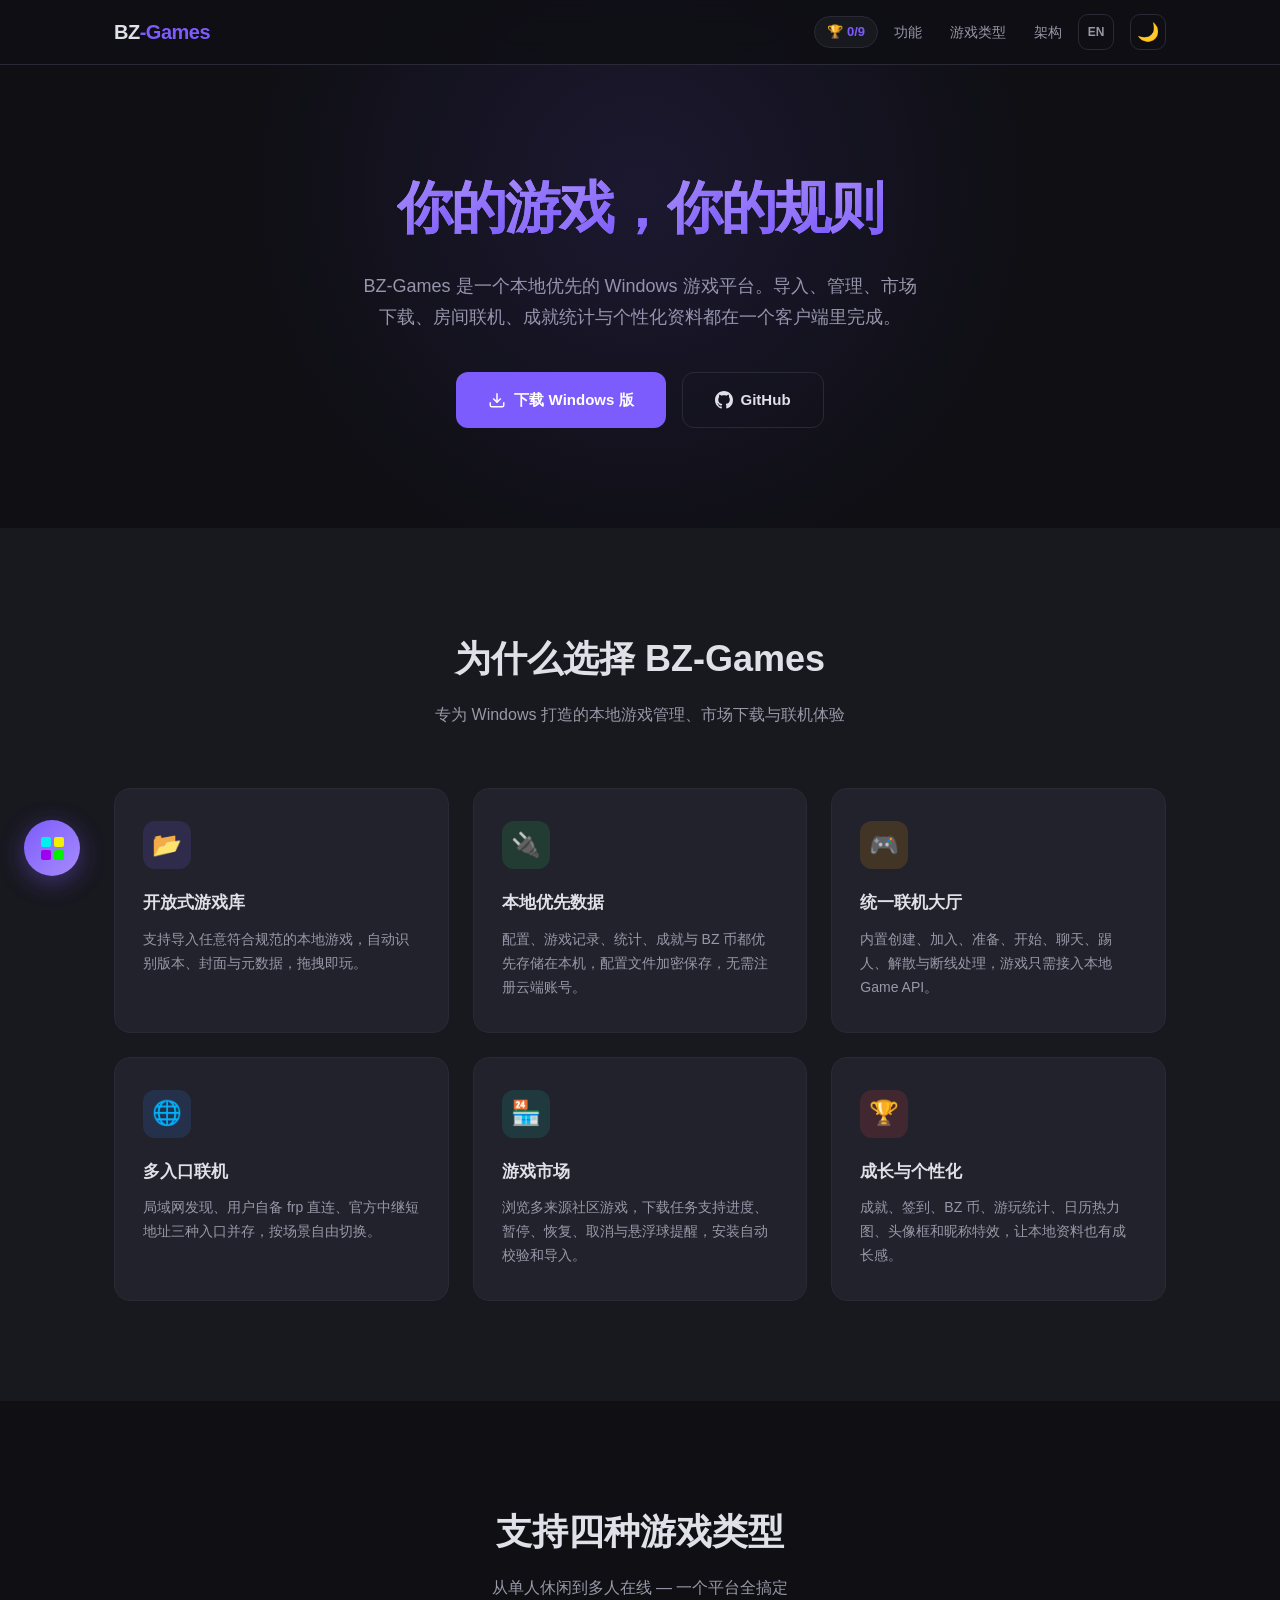
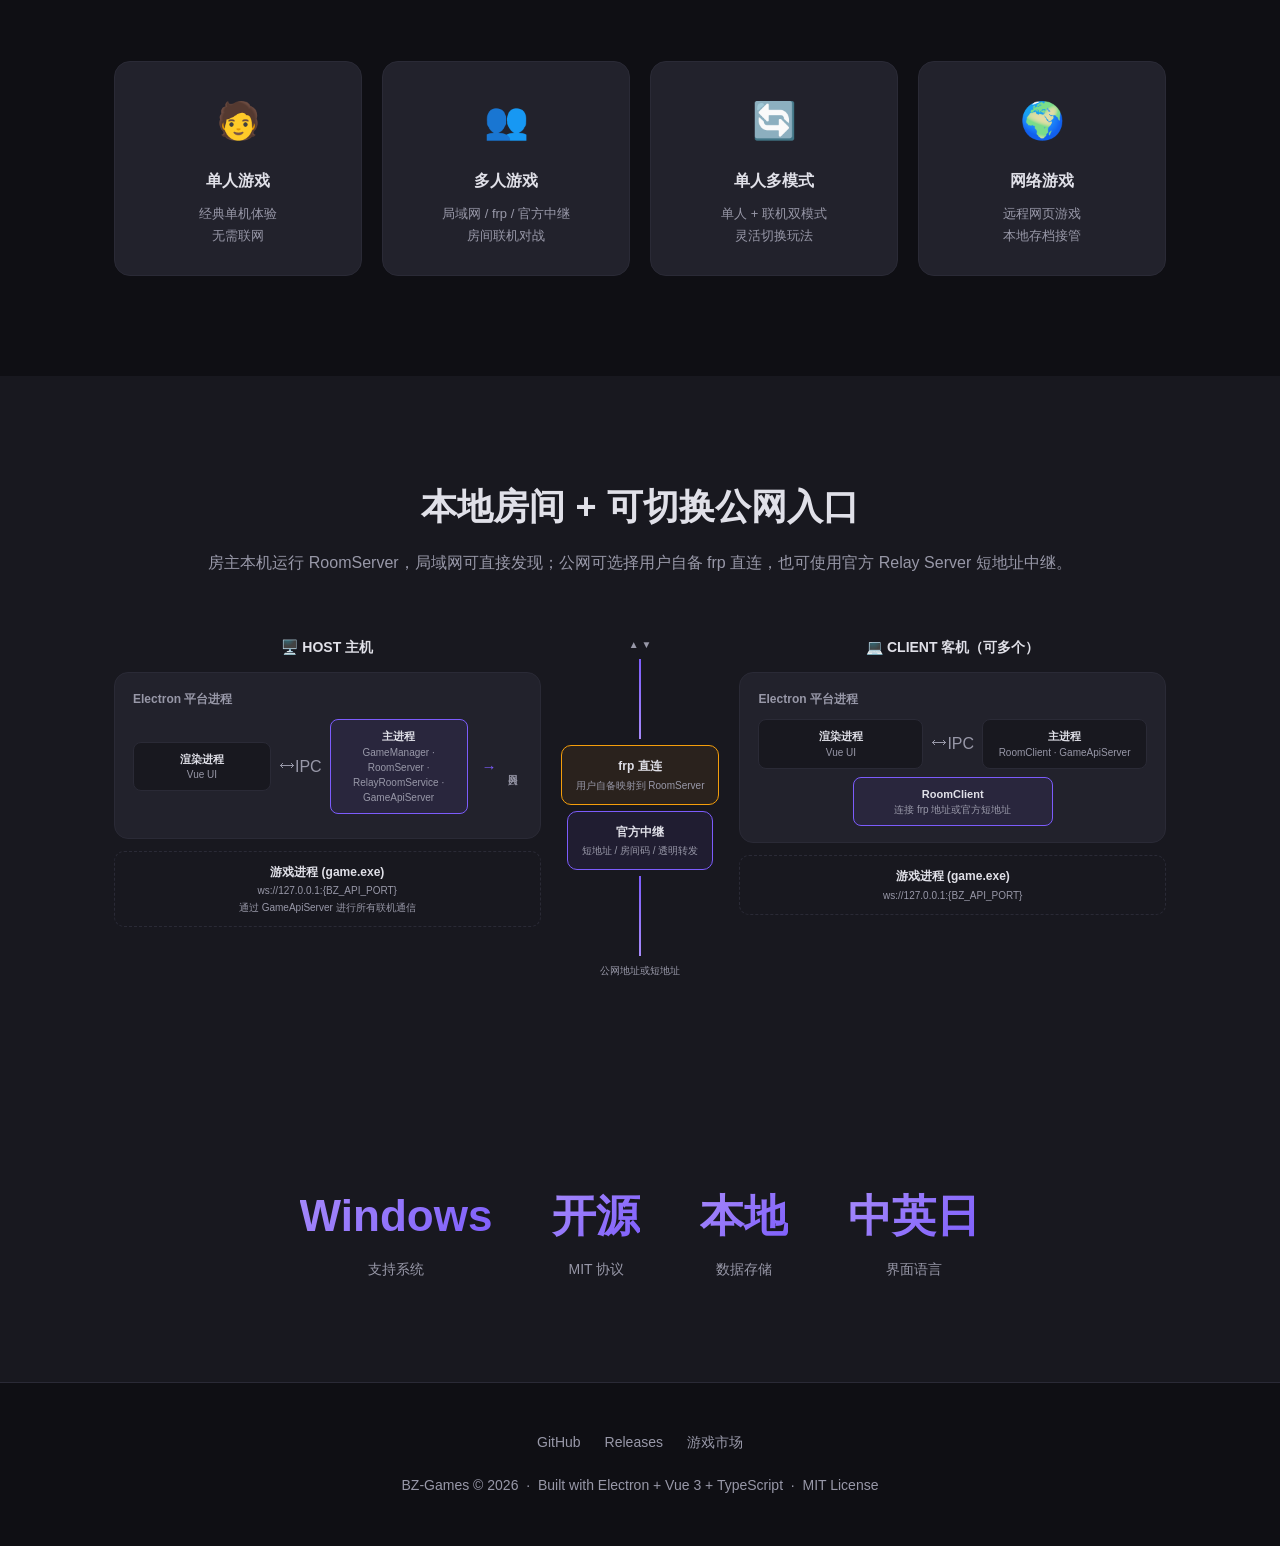
==== index.html @ 0bab7bee "更新官网内容与修复 404 打砖块体验 - 更新首页定位：从"无服务器"调整为"本地优先 + 多入口联机" - 更新功能卡片：补充本地加密配置、官方中继、frp 直连、下载管理、昵称特效等 - 更新架" ====
<!DOCTYPE html>
<html lang="zh-CN">
<head>
  <meta charset="UTF-8">
  <meta name="viewport" content="width=device-width, initial-scale=1.0">
  <title>BZ-Games — 本地优先的 Windows 游戏平台</title>
  <link rel="icon" type="image/png" href="favicon.png">

  <link rel="stylesheet" href="css/variables.css">
  <link rel="stylesheet" href="css/base.css">
  <link rel="stylesheet" href="css/nav.css">
  <link rel="stylesheet" href="css/hero.css">
  <link rel="stylesheet" href="css/sections.css">
  <link rel="stylesheet" href="css/features.css">
  <link rel="stylesheet" href="css/arch.css">
  <link rel="stylesheet" href="css/types.css">
  <link rel="stylesheet" href="css/stats.css">
  <link rel="stylesheet" href="css/footer.css">
  <link rel="stylesheet" href="css/snake.css">
  <link rel="stylesheet" href="css/counter.css">
  <link rel="stylesheet" href="css/toast.css">
  <link rel="stylesheet" href="css/tetris.css">
  <link rel="stylesheet" href="css/easter-egg.css">
  <link rel="stylesheet" href="css/extras.css">
  <link rel="stylesheet" href="css/responsive.css">
</head>
<body>

<div id="snake-stage"></div>

<nav>
  <div class="container">
    <div class="nav-logo">BZ<span>-Games</span></div>
    <div class="nav-right">
      <ul class="nav-links">
        <li><a href="#features" data-i18n="nav.features">功能</a></li>
        <li><a href="#games" data-i18n="nav.games">游戏类型</a></li>
        <li><a href="#arch" data-i18n="nav.arch">架构</a></li>
      </ul>
      <button class="theme-btn" id="langToggle" data-i18n-title="nav.lang_toggle" title="Switch to English" aria-label="Switch to English" data-i18n="nav.lang_btn">EN</button>
      <button class="theme-btn" id="themeToggle" data-i18n-title="nav.theme_toggle" title="切换主题" aria-label="切换主题">🌙</button>
    </div>
  </div>
</nav>

<header class="hero">
  <div class="container">
    <h1><span data-i18n="hero.title1">你的游戏，</span><span data-i18n="hero.title2">你的规则</span></h1>
    <p data-i18n="hero.desc">BZ-Games 是一个本地优先的 Windows 游戏平台。导入、管理、市场下载、房间联机、成就统计与个性化资料都在一个客户端里完成。</p>
    <div class="hero-buttons">
      <a class="btn btn-primary" href="https://github.com/baozha2023/bz-games/releases/download/v2.3.2/BZ-Games-Setup-2.3.2.exe" target="_blank">
        <svg width="18" height="18" viewBox="0 0 24 24" fill="none" stroke="currentColor" stroke-width="2"><path d="M21 15v4a2 2 0 01-2 2H5a2 2 0 01-2-2v-4"/><polyline points="7 10 12 15 17 10"/><line x1="12" y1="15" x2="12" y2="3"/></svg>
        <span data-i18n="hero.download">下载 Windows 版</span>
      </a>
      <a class="btn btn-outline" href="https://github.com/baozha2023/bz-games" target="_blank">
        <svg width="18" height="18" viewBox="0 0 24 24" fill="currentColor"><path d="M12 0C5.37 0 0 5.37 0 12c0 5.31 3.435 9.795 8.205 11.385.6.105.825-.255.825-.57 0-.285-.015-1.23-.015-2.235-3.015.555-3.795-.735-4.035-1.41-.135-.345-.72-1.41-1.23-1.695-.42-.225-1.02-.78-.015-.795.945-.015 1.62.87 1.845 1.23 1.08 1.815 2.805 1.305 3.495.99.105-.78.42-1.305.765-1.605-2.67-.3-5.46-1.335-5.46-5.925 0-1.305.465-2.385 1.23-3.225-.12-.3-.54-1.53.12-3.18 0 0 1.005-.315 3.3 1.23.96-.27 1.98-.405 3-.405s2.04.135 3 .405c2.295-1.56 3.3-1.23 3.3-1.23.66 1.65.24 2.88.12 3.18.765.84 1.23 1.905 1.23 3.225 0 4.605-2.805 5.625-5.475 5.925.435.375.81 1.095.81 2.22 0 1.605-.015 2.895-.015 3.3 0 .315.225.69.825.57A12.02 12.02 0 0024 12c0-6.63-5.37-12-12-12z"/></svg>
        GitHub
      </a>
    </div>
  </div>
</header>

<section id="features" class="features">
  <div class="container">
    <div class="section-header">
      <h2 data-i18n="features.title">为什么选择 BZ-Games</h2>
      <p data-i18n="features.subtitle">专为 Windows 打造的本地游戏管理、市场下载与联机体验</p>
    </div>
    <div class="features-grid">

      <div class="feature-card">
        <div class="feature-icon fi-purple">📂</div>
        <h3 data-i18n="features.card1.title">开放式游戏库</h3>
        <p data-i18n="features.card1.desc">支持导入任意符合规范的本地游戏，自动识别版本、封面与元数据，拖拽即玩。</p>
      </div>

      <div class="feature-card">
        <div class="feature-icon fi-green">🔌</div>
        <h3 data-i18n="features.card2.title">本地优先数据</h3>
        <p data-i18n="features.card2.desc">配置、游戏记录、统计、成就与 BZ 币都优先存储在本机，配置文件加密保存，无需注册云端账号。</p>
      </div>

      <div class="feature-card">
        <div class="feature-icon fi-yellow">🎮</div>
        <h3 data-i18n="features.card3.title">统一联机大厅</h3>
        <p data-i18n="features.card3.desc">内置创建、加入、准备、开始、聊天、踢人、解散与断线处理，游戏只需接入本地 Game API。</p>
      </div>

      <div class="feature-card">
        <div class="feature-icon fi-blue">🌐</div>
        <h3 data-i18n="features.card4.title">多入口联机</h3>
        <p data-i18n="features.card4.desc">局域网发现、用户自备 frp 直连、官方中继短地址三种入口并存，按场景自由切换。</p>
      </div>

      <div class="feature-card">
        <div class="feature-icon fi-teal">🏪</div>
        <h3 data-i18n="features.card5.title">游戏市场</h3>
        <p data-i18n="features.card5.desc">浏览多来源社区游戏，下载任务支持进度、暂停、恢复、取消与悬浮球提醒，安装自动校验和导入。</p>
      </div>

      <div class="feature-card">
        <div class="feature-icon fi-red">🏆</div>
        <h3 data-i18n="features.card6.title">成长与个性化</h3>
        <p data-i18n="features.card6.desc">成就、签到、BZ 币、游玩统计、日历热力图、头像框和昵称特效，让本地资料也有成长感。</p>
      </div>

    </div>
  </div>
</section>

<section id="games">
  <div class="container">
    <div class="section-header">
      <h2 data-i18n="games.title">支持四种游戏类型</h2>
      <p data-i18n="games.subtitle">从单人休闲到多人在线 — 一个平台全搞定</p>
    </div>
    <div class="types-grid">

      <div class="type-card">
        <div class="icon">🧑</div>
        <h3 data-i18n="games.solo.title">单人游戏</h3>
        <p data-i18n-html="games.solo.desc">经典单机体验<br>无需联网</p>
      </div>
      <div class="type-card">
        <div class="icon">👥</div>
        <h3 data-i18n="games.multi.title">多人游戏</h3>
        <p data-i18n-html="games.multi.desc">局域网 / frp / 官方中继<br>房间联机对战</p>
      </div>
      <div class="type-card">
        <div class="icon">🔄</div>
        <h3 data-i18n="games.duo.title">单人多模式</h3>
        <p data-i18n-html="games.duo.desc">单人 + 联机双模式<br>灵活切换玩法</p>
      </div>
      <div class="type-card">
        <div class="icon">🌍</div>
        <h3 data-i18n="games.web.title">网络游戏</h3>
        <p data-i18n-html="games.web.desc">远程网页游戏<br>本地存档接管</p>
      </div>

    </div>
  </div>
</section>

<section id="arch" style="background: var(--bg2);">
  <div class="container">
    <div class="section-header">
      <h2 data-i18n="arch.title">本地房间 + 可切换公网入口</h2>
      <p data-i18n="arch.subtitle">房主本机运行 RoomServer，局域网可直接发现；公网可选择用户自备 frp 直连，也可使用官方 Relay Server 短地址中继。</p>
    </div>
    <div class="arch-wrapper">

      <div class="arch-column">
        <div class="arch-col-title" data-i18n="arch.host_title">🖥️ HOST 主机</div>
        <div class="arch-block">
          <div class="arch-block-title" data-i18n="arch.electron_platform">Electron 平台进程</div>
          <div class="arch-process-row">
            <div class="arch-module"><span data-i18n="arch.renderer">渲染进程</span><div class="sub">Vue UI</div></div>
            <div class="arch-arrow-h">⟷ IPC</div>
            <div class="arch-module highlight">
              <span data-i18n="arch.main_process">主进程</span>
              <div class="sub">GameManager · RoomServer · RelayRoomService · GameApiServer</div>
            </div>
            <div class="arch-arrow-out">→</div>
            <div style="font-size: 10px; color: var(--text2); writing-mode: vertical-rl;" data-i18n="arch.public_entry">公网入口</div>
          </div>
        </div>
        <div class="arch-game-box" style="margin-top: 0;">
          <span data-i18n="arch.game_process">游戏进程 (game.exe)</span>
          <div class="sub">ws://127.0.0.1:{BZ_API_PORT}</div>
          <div class="sub" data-i18n="arch.api_comm">通过 GameApiServer 进行所有联机通信</div>
        </div>
      </div>

      <div class="arch-connector">
        <div class="arch-conn-label">▲ ▼</div>
        <div class="arch-conn-line"></div>
        <div class="arch-conn-box">
          <span data-i18n="arch.frp_title">frp 直连</span>
          <div class="sub" data-i18n="arch.frp_desc">用户自备映射到 RoomServer</div>
        </div>
        <div class="arch-conn-box relay">
          <span data-i18n="arch.relay_title">官方中继</span>
          <div class="sub" data-i18n="arch.relay_desc">短地址 / 房间码 / 透明转发</div>
        </div>
        <div class="arch-conn-line"></div>
        <div class="arch-conn-label" data-i18n="arch.public_addr">公网地址或短地址</div>
      </div>

      <div class="arch-column">
        <div class="arch-col-title" data-i18n="arch.client_title">💻 CLIENT 客机（可多个）</div>
        <div class="arch-block">
          <div class="arch-block-title" data-i18n="arch.electron_platform">Electron 平台进程</div>
          <div class="arch-process-row">
            <div class="arch-module"><span data-i18n="arch.renderer">渲染进程</span><div class="sub">Vue UI</div></div>
            <div class="arch-arrow-h">⟷ IPC</div>
            <div class="arch-module">
              <span data-i18n="arch.main_process">主进程</span>
              <div class="sub">RoomClient · GameApiServer</div>
            </div>
          </div>
          <div class="arch-process-row" style="justify-content: center; margin-bottom: 0;">
            <div class="arch-module highlight" style="max-width: 200px;">
              RoomClient
              <div class="sub" data-i18n="arch.connect_to_host">连接 frp 地址或官方短地址</div>
            </div>
          </div>
        </div>
        <div class="arch-game-box" style="margin-top: 0;">
          <span data-i18n="arch.game_process">游戏进程 (game.exe)</span>
          <div class="sub">ws://127.0.0.1:{BZ_API_PORT}</div>
        </div>
      </div>

    </div>
  </div>
</section>

<section class="stats">
  <div class="container">
    <div class="stats-grid">
      <div class="stat-item">
        <div class="stat-num">Windows</div>
        <div class="stat-label" data-i18n="stats.os">支持系统</div>
      </div>
      <div class="stat-item">
        <div class="stat-num" data-i18n="stats.oss_val">开源</div>
        <div class="stat-label" data-i18n="stats.license">MIT 协议</div>
      </div>
      <div class="stat-item">
        <div class="stat-num" data-i18n="stats.local_val">本地</div>
        <div class="stat-label" data-i18n="stats.storage">数据存储</div>
      </div>
      <div class="stat-item">
        <div class="stat-num" data-i18n="stats.multi_val">中英日</div>
        <div class="stat-label" data-i18n="stats.multilang">界面语言</div>
      </div>
    </div>
  </div>
</section>

<footer>
  <div class="container">
    <div class="footer-links">
      <a href="https://github.com/baozha2023/bz-games" target="_blank">GitHub</a>
      <a href="https://github.com/baozha2023/bz-games/releases" target="_blank">Releases</a>
      <a href="https://github.com/baozha2023/bz-games-market" target="_blank" data-i18n="footer.market">游戏市场</a>
    </div>
    <p>BZ-Games &copy; 2026 &nbsp;·&nbsp; Built with Electron + Vue 3 + TypeScript &nbsp;·&nbsp; MIT License</p>
  </div>
</footer>

<script src="js/i18n.js"></script>
<script src="js/snake/config.js"></script>
<script src="js/snake/state.js"></script>
<script src="js/event-bus.js"></script>
<script src="js/snake/Input.js"></script>
<script src="js/snake/Snake.js"></script>
<script src="js/snake/FoodManager.js"></script>
<script src="js/counter.js"></script>
<script src="js/sfx.js"></script>
<script src="js/achievements.js"></script>
<script src="js/easter-egg.js"></script>
<script src="js/logo-click.js"></script>
<script src="js/particles.js"></script>
<script src="js/dev-console.js"></script>
<script src="js/tetris.js"></script>
<script src="js/snake/main.js"></script>
<script src="js/theme.js"></script>
<script src="js/console-art.js"></script>

</body>
</html>
---- css/variables.css ----
:root {
  --bg: #0f0f14;
  --bg2: #18181f;
  --bg3: #22222c;
  --text: #e0e0e8;
  --text2: #9898a8;
  --accent: #7c5cfc;
  --accent2: #a78bfa;
  --green: #22c55e;
  --yellow: #f59e0b;
  --red: #ef4444;
  --blue: #3b82f6;
  --border: #2a2a36;
  --nav-bg: rgba(15, 15, 20, 0.85);
  --hero-glow: rgba(124, 92, 252, 0.12);
  --card-bg: #22222c;
  --card-hover: rgba(124, 92, 252, 0.08);
}

:root.light {
  --bg: #f5f5f8;
  --bg2: #eaeaef;
  --bg3: #ffffff;
  --text: #1a1a2e;
  --text2: #6b6b80;
  --accent: #7c5cfc;
  --accent2: #6a48e0;
  --border: #dddde5;
  --nav-bg: rgba(245, 245, 248, 0.88);
  --hero-glow: rgba(124, 92, 252, 0.06);
  --card-bg: #ffffff;
  --card-hover: rgba(124, 92, 252, 0.04);
}
---- css/base.css ----
* {
  margin: 0;
  padding: 0;
  box-sizing: border-box;
}

html {
  scroll-behavior: smooth;
}

body {
  font-family: -apple-system, BlinkMacSystemFont, "Segoe UI", "PingFang SC", "Microsoft YaHei", sans-serif;
  background: var(--bg);
  color: var(--text);
  line-height: 1.7;
  overflow-x: hidden;
}

a {
  color: var(--accent2);
  text-decoration: none;
}

a:hover {
  color: var(--accent);
}

.container {
  max-width: 1100px;
  margin: 0 auto;
  padding: 0 24px;
}

.btn {
  display: inline-flex;
  align-items: center;
  gap: 8px;
  padding: 14px 32px;
  border-radius: 12px;
  font-size: 15px;
  font-weight: 600;
  border: none;
  cursor: pointer;
  transition: all .25s;
}

.btn-primary {
  background: var(--accent);
  color: #fff;
}

.btn-primary:hover {
  background: #6a48e0;
  transform: translateY(-2px);
  box-shadow: 0 8px 30px rgba(124, 92, 252, 0.3);
}

.btn-outline {
  background: transparent;
  color: var(--text);
  border: 1px solid var(--border);
}

.btn-outline:hover {
  border-color: var(--accent);
  color: var(--accent2);
}
---- css/nav.css ----
nav {
  position: fixed;
  top: 0;
  left: 0;
  right: 0;
  z-index: 100;
  background: var(--nav-bg);
  backdrop-filter: blur(12px);
  border-bottom: 1px solid var(--border);
}

nav .container {
  display: flex;
  align-items: center;
  justify-content: space-between;
  height: 64px;
}

.nav-right {
  display: flex;
  align-items: center;
  gap: 16px;
}

.nav-logo {
  font-size: 20px;
  font-weight: 700;
  color: var(--text);
  letter-spacing: -0.5px;
  cursor: pointer;
  user-select: none;
}

.nav-logo span {
  color: var(--accent);
}

.nav-links {
  display: flex;
  gap: 28px;
  list-style: none;
}

.nav-links a {
  color: var(--text2);
  font-size: 14px;
  transition: color .2s;
}

.nav-links a:hover {
  color: var(--text);
}

.theme-btn {
  background: none;
  border: 1px solid var(--border);
  border-radius: 10px;
  width: 36px;
  height: 36px;
  display: flex;
  align-items: center;
  justify-content: center;
  cursor: pointer;
  color: var(--text2);
  font-size: 18px;
  transition: all .2s;
}

.theme-btn:hover {
  border-color: var(--accent);
  color: var(--text);
}

#langToggle {
  font-size: 12px;
  font-weight: 700;
}
---- css/hero.css ----
.hero {
  padding: 160px 0 100px;
  text-align: center;
  position: relative;
  overflow: hidden;
}

.hero::before {
  content: "";
  position: absolute;
  top: -40%;
  left: 50%;
  transform: translateX(-50%);
  width: 800px;
  height: 800px;
  background: radial-gradient(circle, var(--hero-glow) 0%, transparent 70%);
  pointer-events: none;
}

.hero h1 {
  font-size: 56px;
  font-weight: 800;
  letter-spacing: -2px;
  margin-bottom: 16px;
  position: relative;
}

.hero h1 span {
  background: linear-gradient(135deg, var(--accent2), var(--accent));
  -webkit-background-clip: text;
  -webkit-text-fill-color: transparent;
}

.hero p {
  color: var(--text2);
  font-size: 18px;
  max-width: 560px;
  margin: 0 auto 40px;
}

.hero-buttons {
  display: flex;
  gap: 16px;
  justify-content: center;
  flex-wrap: wrap;
  position: relative;
}
---- css/sections.css ----
section {
  padding: 100px 0;
}

.section-header {
  text-align: center;
  margin-bottom: 60px;
}

.section-header h2 {
  font-size: 36px;
  font-weight: 700;
  margin-bottom: 12px;
}

.section-header p {
  color: var(--text2);
  font-size: 16px;
}
---- css/features.css ----
.features {
  background: var(--bg2);
}

.features-grid {
  display: grid;
  grid-template-columns: repeat(3, 1fr);
  gap: 24px;
}

.feature-card {
  background: var(--card-bg);
  border: 1px solid var(--border);
  border-radius: 16px;
  padding: 32px 28px;
  transition: border-color .3s, transform .3s;
}

.feature-card:hover {
  border-color: var(--accent);
  transform: translateY(-4px);
}

.feature-card h3 {
  font-size: 17px;
  margin-bottom: 10px;
}

.feature-card p {
  color: var(--text2);
  font-size: 14px;
}

.feature-icon {
  width: 48px;
  height: 48px;
  border-radius: 12px;
  display: flex;
  align-items: center;
  justify-content: center;
  font-size: 24px;
  margin-bottom: 20px;
}

.fi-purple { background: rgba(124, 92, 252, 0.15); color: var(--accent2); }
.fi-green  { background: rgba(34, 197, 94, 0.15);  color: var(--green); }
.fi-yellow { background: rgba(245, 158, 11, 0.15); color: var(--yellow); }
.fi-blue   { background: rgba(59, 130, 246, 0.15); color: var(--blue); }
.fi-red    { background: rgba(239, 68, 68, 0.15);   color: var(--red); }
.fi-teal   { background: rgba(20, 184, 166, 0.15);  color: #14b8a6; }
---- css/arch.css ----
.arch-wrapper {
  display: flex;
  gap: 20px;
  align-items: flex-start;
  justify-content: center;
}

.arch-column {
  flex: 1;
  max-width: 460px;
}

.arch-col-title {
  text-align: center;
  font-weight: 700;
  font-size: 14px;
  margin-bottom: 12px;
  color: var(--text);
}

.arch-block {
  background: var(--card-bg);
  border: 1px solid var(--border);
  border-radius: 14px;
  padding: 16px 18px;
  margin-bottom: 12px;
}

.arch-block-title {
  font-size: 12px;
  font-weight: 600;
  color: var(--text2);
  margin-bottom: 10px;
}

.arch-process-row {
  display: flex;
  gap: 8px;
  align-items: center;
  margin-bottom: 8px;
}

.arch-module {
  flex: 1;
  text-align: center;
  padding: 8px 6px;
  border-radius: 8px;
  font-size: 11px;
  font-weight: 600;
  line-height: 1.5;
  border: 1px solid var(--border);
  background: var(--bg2);
}

.arch-module .sub {
  color: var(--text2);
  font-size: 10px;
  font-weight: 400;
  display: block;
}

.arch-module.highlight {
  border-color: var(--accent);
  background: var(--card-hover);
}

.arch-arrow-h {
  color: var(--text2);
  font-size: 16px;
  flex-shrink: 0;
  display: flex;
  align-items: center;
}

.arch-arrow-out {
  color: var(--accent);
  font-size: 15px;
  font-weight: 700;
  flex-shrink: 0;
  display: flex;
  align-items: center;
  margin-left: 6px;
}

.arch-game-box {
  text-align: center;
  padding: 10px;
  border-radius: 10px;
  font-size: 12px;
  font-weight: 600;
  border: 1px dashed var(--border);
  background: var(--bg2);
  color: var(--text);
}

.arch-game-box .sub {
  color: var(--text2);
  font-size: 10px;
  font-weight: 400;
  display: block;
}

.arch-connector {
  display: flex;
  flex-direction: column;
  align-items: center;
  justify-content: center;
  min-width: 140px;
  flex-shrink: 0;
  gap: 6px;
}

.arch-conn-line {
  width: 2px;
  height: 80px;
  background: linear-gradient(to bottom, var(--accent), var(--accent2));
}

.arch-conn-box {
  text-align: center;
  padding: 10px 14px;
  border-radius: 10px;
  font-size: 12px;
  font-weight: 600;
  border: 1px solid var(--yellow);
  background: rgba(245, 158, 11, 0.08);
  color: var(--text);
}

.arch-conn-box.relay {
  border-color: var(--accent);
  background: rgba(124, 92, 252, 0.08);
}

.arch-conn-box .sub {
  color: var(--text2);
  font-size: 10px;
  font-weight: 400;
  display: block;
}

.arch-conn-label {
  color: var(--text2);
  font-size: 10px;
  text-align: center;
}
---- css/types.css ----
.types-grid {
  display: grid;
  grid-template-columns: repeat(4, 1fr);
  gap: 20px;
}

.type-card {
  background: var(--card-bg);
  border: 1px solid var(--border);
  border-radius: 16px;
  padding: 28px 24px;
  text-align: center;
  transition: border-color .3s;
}

.type-card:hover {
  border-color: var(--accent);
}

.type-card .icon {
  font-size: 36px;
  margin-bottom: 16px;
}

.type-card h3 {
  font-size: 16px;
  margin-bottom: 8px;
}

.type-card p {
  color: var(--text2);
  font-size: 13px;
}
---- css/stats.css ----
.stats {
  background: var(--bg2);
}

.stats-grid {
  display: flex;
  justify-content: center;
  gap: 60px;
  flex-wrap: wrap;
}

.stat-item {
  text-align: center;
}

.stat-num {
  font-size: 44px;
  font-weight: 800;
  background: linear-gradient(135deg, var(--accent2), var(--accent));
  -webkit-background-clip: text;
  -webkit-text-fill-color: transparent;
}

.stat-label {
  color: var(--text2);
  font-size: 14px;
  margin-top: 4px;
}
---- css/footer.css ----
footer {
  border-top: 1px solid var(--border);
  padding: 48px 0;
  text-align: center;
  color: var(--text2);
  font-size: 14px;
}

footer .container {
  display: flex;
  flex-direction: column;
  align-items: center;
  gap: 20px;
}

.footer-links {
  display: flex;
  gap: 24px;
}

.footer-links a {
  color: var(--text2);
}

.footer-links a:hover {
  color: var(--text);
}
---- css/snake.css ----
#snake-stage {
  position: fixed;
  top: 0;
  left: 0;
  width: 100%;
  height: 100%;
  z-index: 101;
  pointer-events: none;
  overflow: hidden;
}

.snake-seg {
  position: absolute;
  background: var(--accent2);
  transition: none;
}

.snake-head {
  background: var(--accent);
  z-index: 2;
  border: 2px solid rgba(255, 255, 255, 0.4);
}

.snake-word {
  display: inline;
}

.snake-word-group {
  display: inline;
}

.snake-eaten.snake-eaten {
  opacity: 0 !important;
  visibility: hidden !important;
  pointer-events: none !important;
  transform: scale(0.95);
  transition: opacity 0.3s ease, transform 0.3s ease, visibility 0.3s ease;
}
---- css/counter.css ----
.eat-counter {
  display: none;
  align-items: center;
  gap: 4px;
  font-size: 13px;
  font-weight: 600;
  color: var(--accent);
  padding: 4px 12px;
  border: 1px solid var(--border);
  border-radius: 20px;
  background: var(--bg2);
  white-space: nowrap;
  user-select: none;
}

.eat-counter.eat-counter-show,
.eat-counter.nav-ach-count {
  display: flex;
}
---- css/toast.css ----
.toast-container {
  position: fixed;
  bottom: 24px;
  right: 24px;
  z-index: 10000;
  display: flex;
  flex-direction: column;
  gap: 10px;
  pointer-events: none;
}

.toast {
  display: flex;
  align-items: center;
  gap: 12px;
  background: var(--bg3);
  border: 1px solid var(--border);
  border-radius: 12px;
  padding: 14px 20px;
  box-shadow: 0 8px 32px rgba(0, 0, 0, 0.3);
  transform: translateX(120%);
  opacity: 0;
  transition: transform 0.35s cubic-bezier(0.22, 0.61, 0.36, 1), opacity 0.35s ease;
  min-width: 220px;
}

.toast.toast-show {
  transform: translateX(0);
  opacity: 1;
}

.toast-icon {
  font-size: 28px;
  flex-shrink: 0;
}

.toast-body {
  display: flex;
  flex-direction: column;
  gap: 2px;
}

.toast-title {
  font-size: 15px;
  font-weight: 700;
  color: var(--text);
}

.toast-sub {
  font-size: 12px;
  color: var(--text2);
}
---- css/tetris.css ----
.tetris-panel {
  position: fixed;
  bottom: 24px;
  left: 24px;
  z-index: 250;
  user-select: none;
}

.tetris-bubble {
  position: relative;
  width: 56px;
  height: 56px;
  background: linear-gradient(135deg, var(--accent), #a78bfa);
  border-radius: 50%;
  display: flex;
  align-items: center;
  justify-content: center;
  cursor: pointer;
  box-shadow: 0 6px 24px rgba(124, 92, 252, 0.4);
  transition: transform 0.25s ease, box-shadow 0.25s ease;
  animation: tetris-breathe 3s ease-in-out infinite;
}

@keyframes tetris-breathe {
  0%, 100% { box-shadow: 0 6px 24px rgba(124, 92, 252, 0.4); }
  50% { box-shadow: 0 6px 36px rgba(124, 92, 252, 0.65); }
}

.tetris-bubble:hover {
  transform: scale(1.12);
  box-shadow: 0 8px 32px rgba(124, 92, 252, 0.6);
  animation: none;
}

.tetris-logo {
  display: grid;
  grid-template-columns: 10px 10px;
  grid-template-rows: 10px 10px;
  gap: 3px;
}

.tl-block {
  display: block;
  border-radius: 2px;
}

.tl-cyan { background: #00f0f0; }
.tl-yellow { background: #f0f000; }
.tl-purple { background: #a000f0; }
.tl-green { background: #00f000; }

.tetris-body {
  display: none;
  background: var(--bg3);
  border: 1px solid var(--border);
  border-radius: 16px;
  padding: 14px;
  box-shadow: 0 8px 40px rgba(0, 0, 0, 0.4);
  flex-direction: column;
  gap: 10px;
}

.tetris-panel.tetris-open .tetris-body {
  display: flex;
}

.tetris-panel.tetris-open .tetris-bubble {
  display: none;
}

.tetris-header {
  display: flex;
  align-items: center;
  justify-content: space-between;
  gap: 12px;
}

.tetris-title {
  font-size: 13px;
  font-weight: 700;
  color: var(--text);
}

.tetris-score {
  font-size: 13px;
  font-weight: 600;
  color: var(--accent);
}

.tetris-close {
  background: none;
  border: none;
  color: var(--text2);
  font-size: 18px;
  cursor: pointer;
  padding: 0 4px;
  line-height: 1;
}

.tetris-close:hover { color: var(--text); }

.tetris-board {
  display: grid;
  grid-template-columns: repeat(10, 18px);
  grid-template-rows: repeat(16, 18px);
  gap: 1px;
  background: var(--bg);
  border: 1px solid var(--border);
  border-radius: 4px;
  padding: 1px;
}

.tetris-cell {
  width: 18px;
  height: 18px;
  background: var(--bg2);
  border-radius: 1px;
  transition: background 0.05s ease, opacity 0.3s ease;
}

.tetris-controls {
  display: flex;
  gap: 6px;
  justify-content: center;
}

.tetris-btn {
  width: 36px;
  height: 36px;
  background: var(--bg2);
  border: 1px solid var(--border);
  border-radius: 8px;
  color: var(--text);
  font-size: 14px;
  cursor: pointer;
  display: flex;
  align-items: center;
  justify-content: center;
  transition: background 0.15s ease;
  -webkit-tap-highlight-color: transparent;
  touch-action: manipulation;
}

.tetris-btn:hover { background: var(--card-hover); }
.tetris-btn:active { background: var(--accent); color: #fff; }
---- css/easter-egg.css ----
.easter-egg-overlay {
  position: fixed;
  inset: 0;
  z-index: 500;
  background: rgba(0, 0, 0, 0.85);
  display: flex;
  align-items: center;
  justify-content: center;
  opacity: 0;
  pointer-events: none;
  transition: opacity 0.4s ease;
}

.easter-egg-overlay.easter-egg-visible {
  opacity: 1;
  pointer-events: auto;
}

.easter-egg-box {
  text-align: center;
}

.easter-egg-art {
  font-family: "Courier New", "Consolas", monospace;
  font-size: 13px;
  line-height: 1.25;
  color: #a78bfa;
  white-space: pre;
  text-shadow: 0 0 12px rgba(124, 92, 252, 0.5);
  user-select: none;
}
---- css/extras.css ----
.dev-console-overlay {
  position: fixed;
  inset: 0;
  z-index: 400;
  background: rgba(0, 0, 0, 0.5);
  display: flex;
  align-items: center;
  justify-content: center;
  opacity: 0;
  pointer-events: none;
  transition: opacity 0.2s ease;
}

.dev-console-overlay.dev-console-visible {
  opacity: 1;
  pointer-events: auto;
}

.dev-console {
  width: 520px;
  max-width: 90vw;
  max-height: 70vh;
  background: #1a1a24;
  border: 1px solid #3a3a4a;
  border-radius: 12px;
  display: flex;
  flex-direction: column;
  box-shadow: 0 16px 48px rgba(0, 0, 0, 0.5);
  overflow: hidden;
  font-family: "Courier New", "Consolas", monospace;
  font-size: 13px;
}

.dev-console-header {
  display: flex;
  align-items: center;
  justify-content: space-between;
  padding: 10px 14px;
  background: #12121c;
  border-bottom: 1px solid #3a3a4a;
  color: #aaa;
  font-size: 12px;
  font-weight: 600;
}

.dev-console-close {
  background: none;
  border: none;
  color: #888;
  font-size: 18px;
  cursor: pointer;
  padding: 0 4px;
  line-height: 1;
}

.dev-console-close:hover { color: #e0e0e0; }

.dev-console-output {
  flex: 1;
  overflow-y: auto;
  padding: 10px 14px;
  min-height: 120px;
  max-height: 300px;
  line-height: 1.4;
}

.dev-console-output > div {
  white-space: pre-wrap;
  word-break: break-all;
}

.dev-console-input-line { color: #a78bfa; }
.dev-console-info { color: #aaa; }
.dev-console-success { color: #22c55e; }
.dev-console-error { color: #ef4444; }

.dev-console-input-row {
  display: flex;
  align-items: center;
  gap: 8px;
  padding: 8px 14px;
  border-top: 1px solid #3a3a4a;
  background: #12121c;
}

.dev-console-prompt {
  color: #7c5cfc;
  font-weight: 700;
}

.dev-console-input {
  flex: 1;
  background: none;
  border: none;
  outline: none;
  color: #e0e0e8;
  font-family: inherit;
  font-size: 13px;
  caret-color: #7c5cfc;
}

.logo-explosion-stage {
  position: absolute;
  top: 0;
  left: 0;
  z-index: 450;
  pointer-events: none;
}

.logo-char {
  position: absolute;
  pointer-events: none;
  will-change: left, top, transform;
}
---- css/responsive.css ----
@media (max-width: 768px) {
  .hero h1 {
    font-size: 36px;
  }

  .features-grid {
    grid-template-columns: 1fr;
  }

  .types-grid {
    grid-template-columns: repeat(2, 1fr);
  }

  .nav-links {
    display: none;
  }

  .arch-wrapper {
    flex-direction: column;
    align-items: center;
  }

  .arch-column {
    max-width: 100%;
  }

  .arch-connector {
    flex-direction: row;
    min-width: auto;
    gap: 10px;
  }

  .arch-conn-line {
    width: 60px;
    height: 2px;
  }

  #snake-stage {
    display: none;
  }

  .particle-stage {
    display: none !important;
  }

  .logo-explosion-stage {
    display: none !important;
  }

  .eat-counter {
    display: none !important;
  }
}
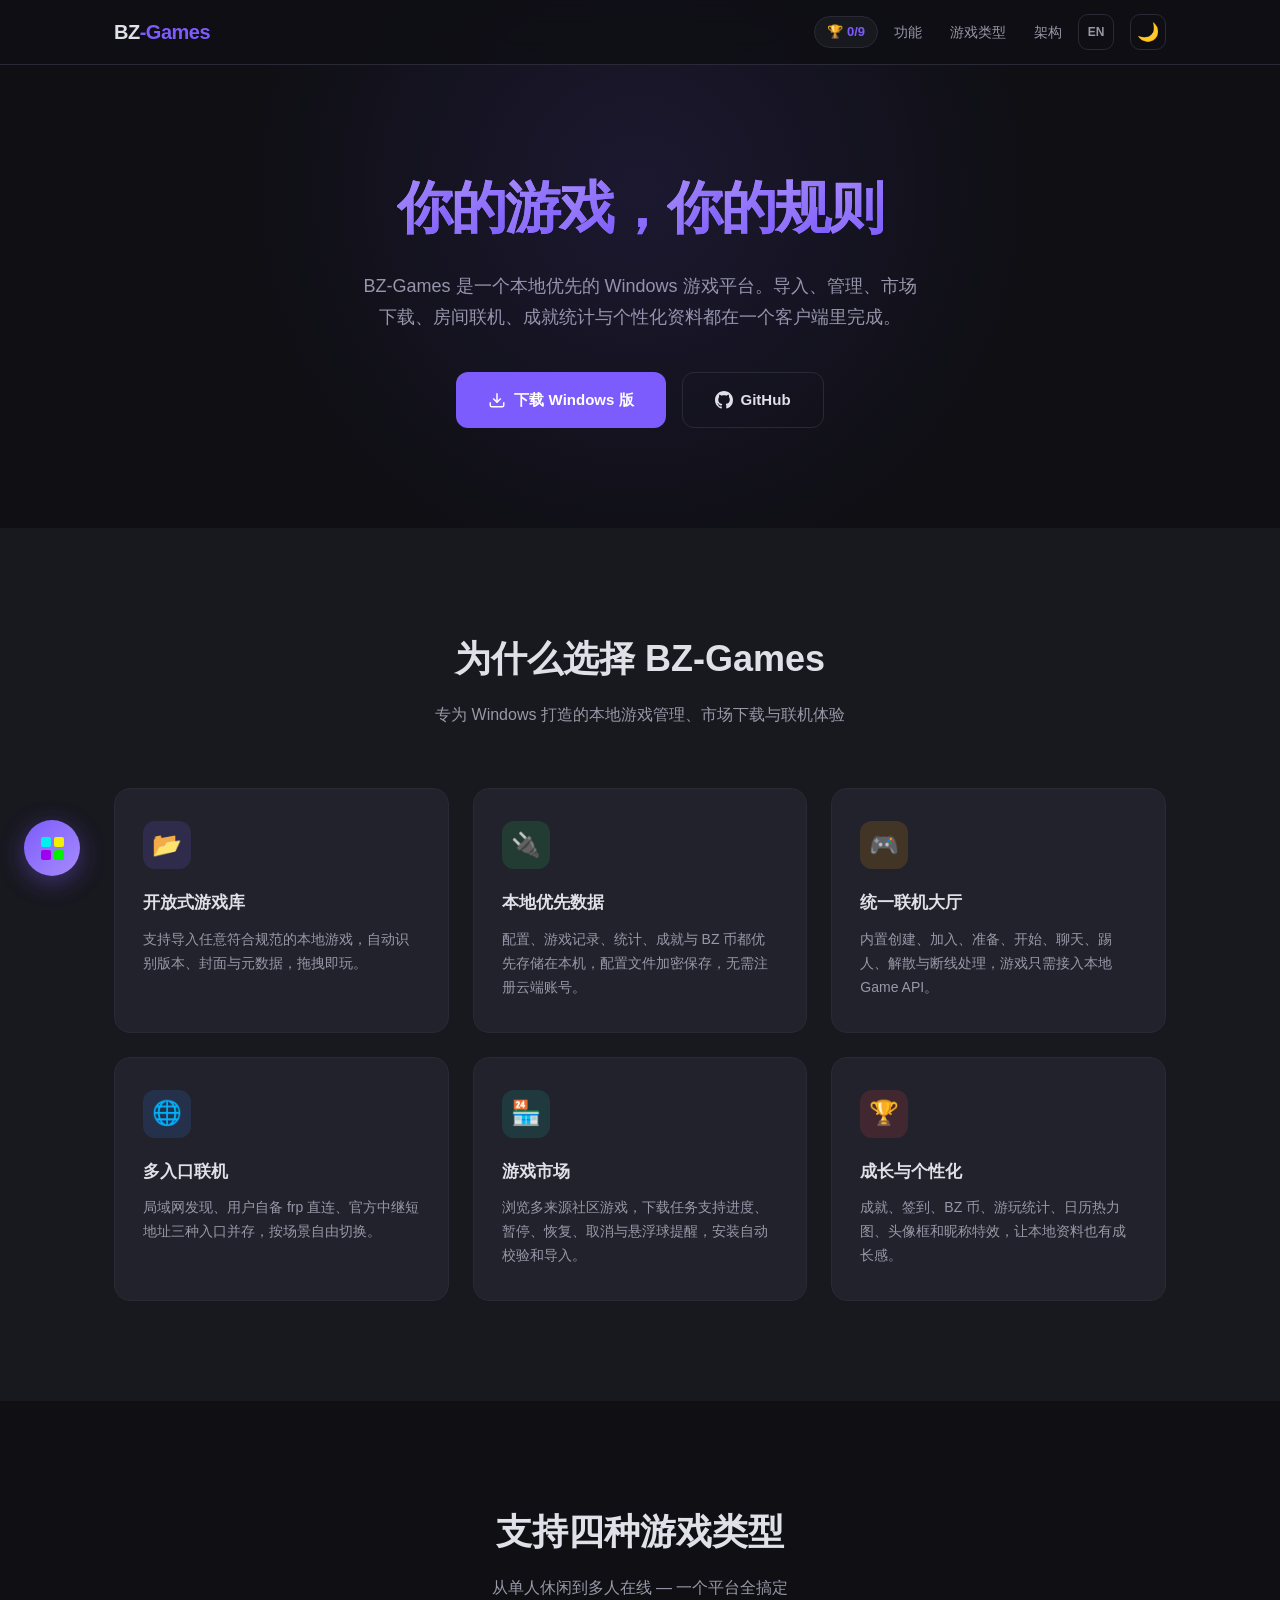
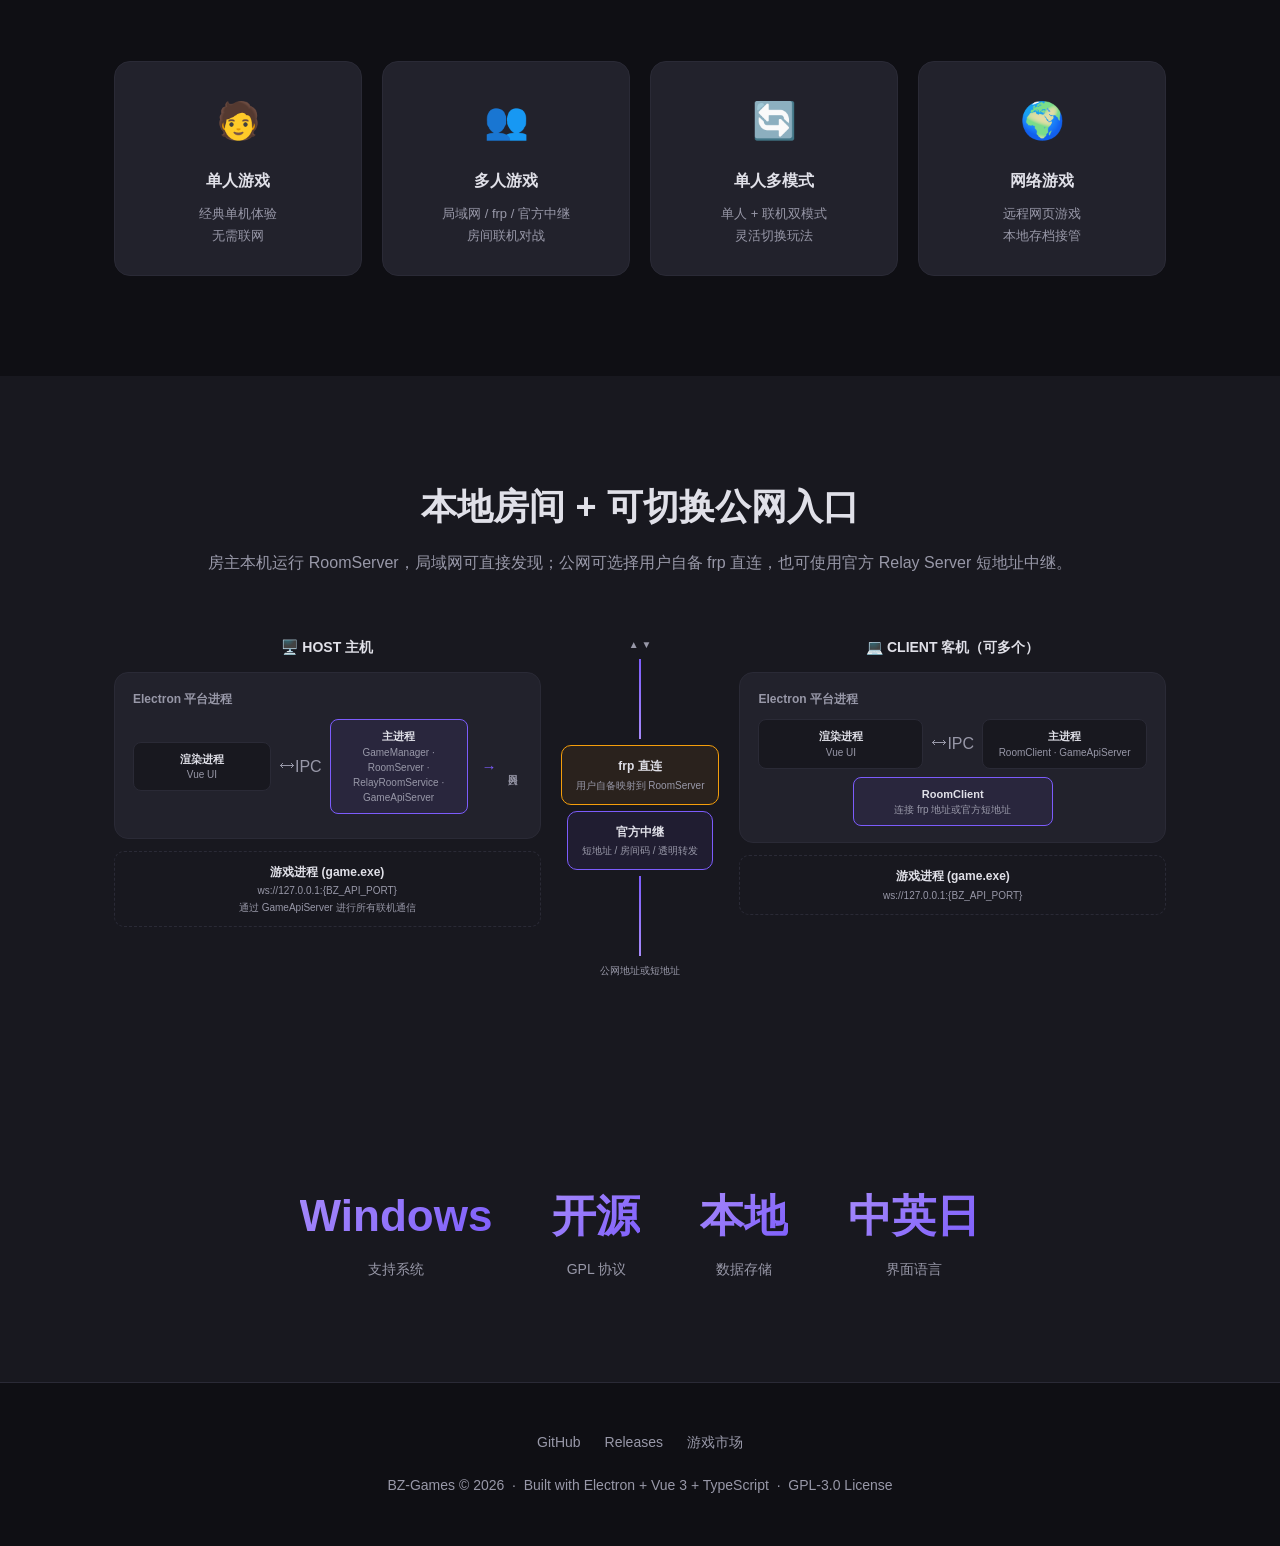
==== commit 5653b1a8: "协议从MIT改为GPL-3.0-only" ====
--- a/index.html
+++ b/index.html
@@ -224,7 +224,7 @@
       </div>
       <div class="stat-item">
         <div class="stat-num" data-i18n="stats.oss_val">开源</div>
-        <div class="stat-label" data-i18n="stats.license">MIT 协议</div>
+        <div class="stat-label" data-i18n="stats.license">GPL 协议</div>
       </div>
       <div class="stat-item">
         <div class="stat-num" data-i18n="stats.local_val">本地</div>
@@ -245,7 +245,7 @@
       <a href="https://github.com/baozha2023/bz-games/releases" target="_blank">Releases</a>
       <a href="https://github.com/baozha2023/bz-games-market" target="_blank" data-i18n="footer.market">游戏市场</a>
     </div>
-    <p>BZ-Games &copy; 2026 &nbsp;·&nbsp; Built with Electron + Vue 3 + TypeScript &nbsp;·&nbsp; MIT License</p>
+    <p>BZ-Games &copy; 2026 &nbsp;·&nbsp; Built with Electron + Vue 3 + TypeScript &nbsp;·&nbsp; GPL-3.0 License</p>
   </div>
 </footer>
 
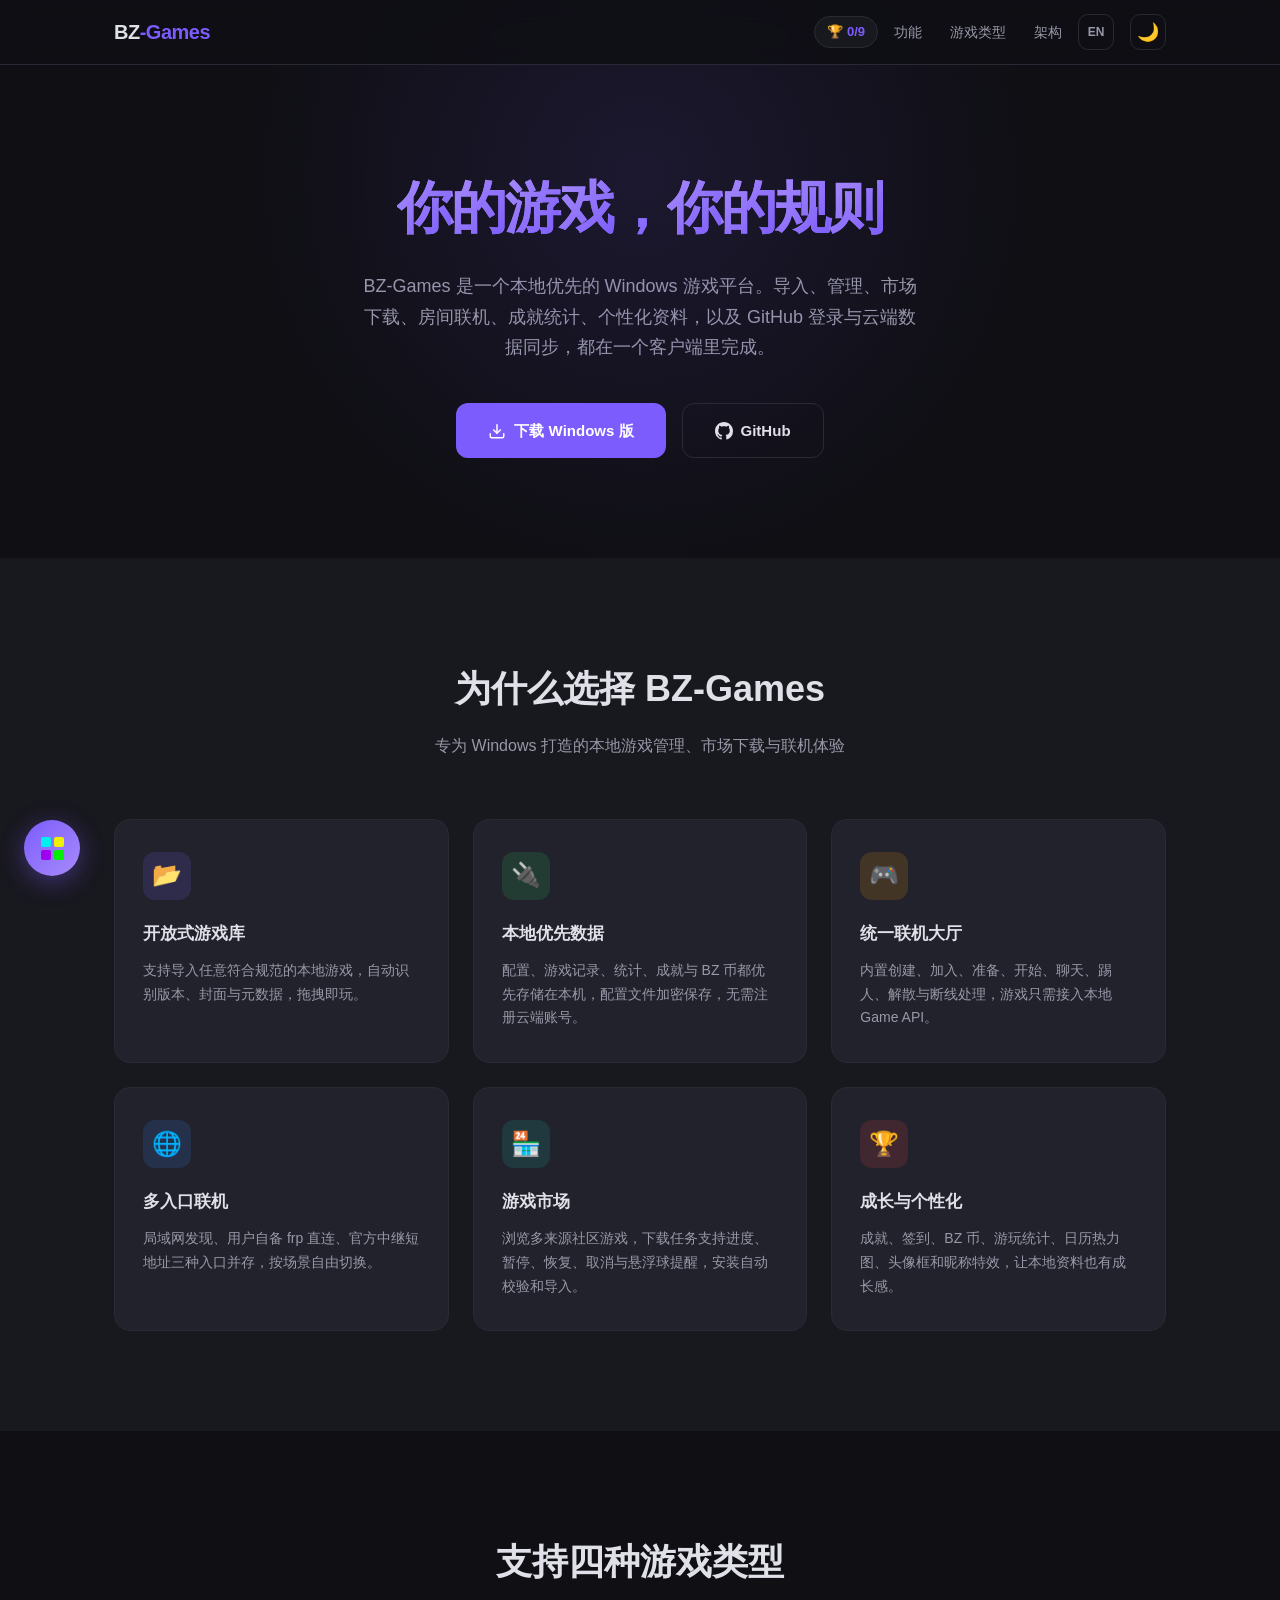
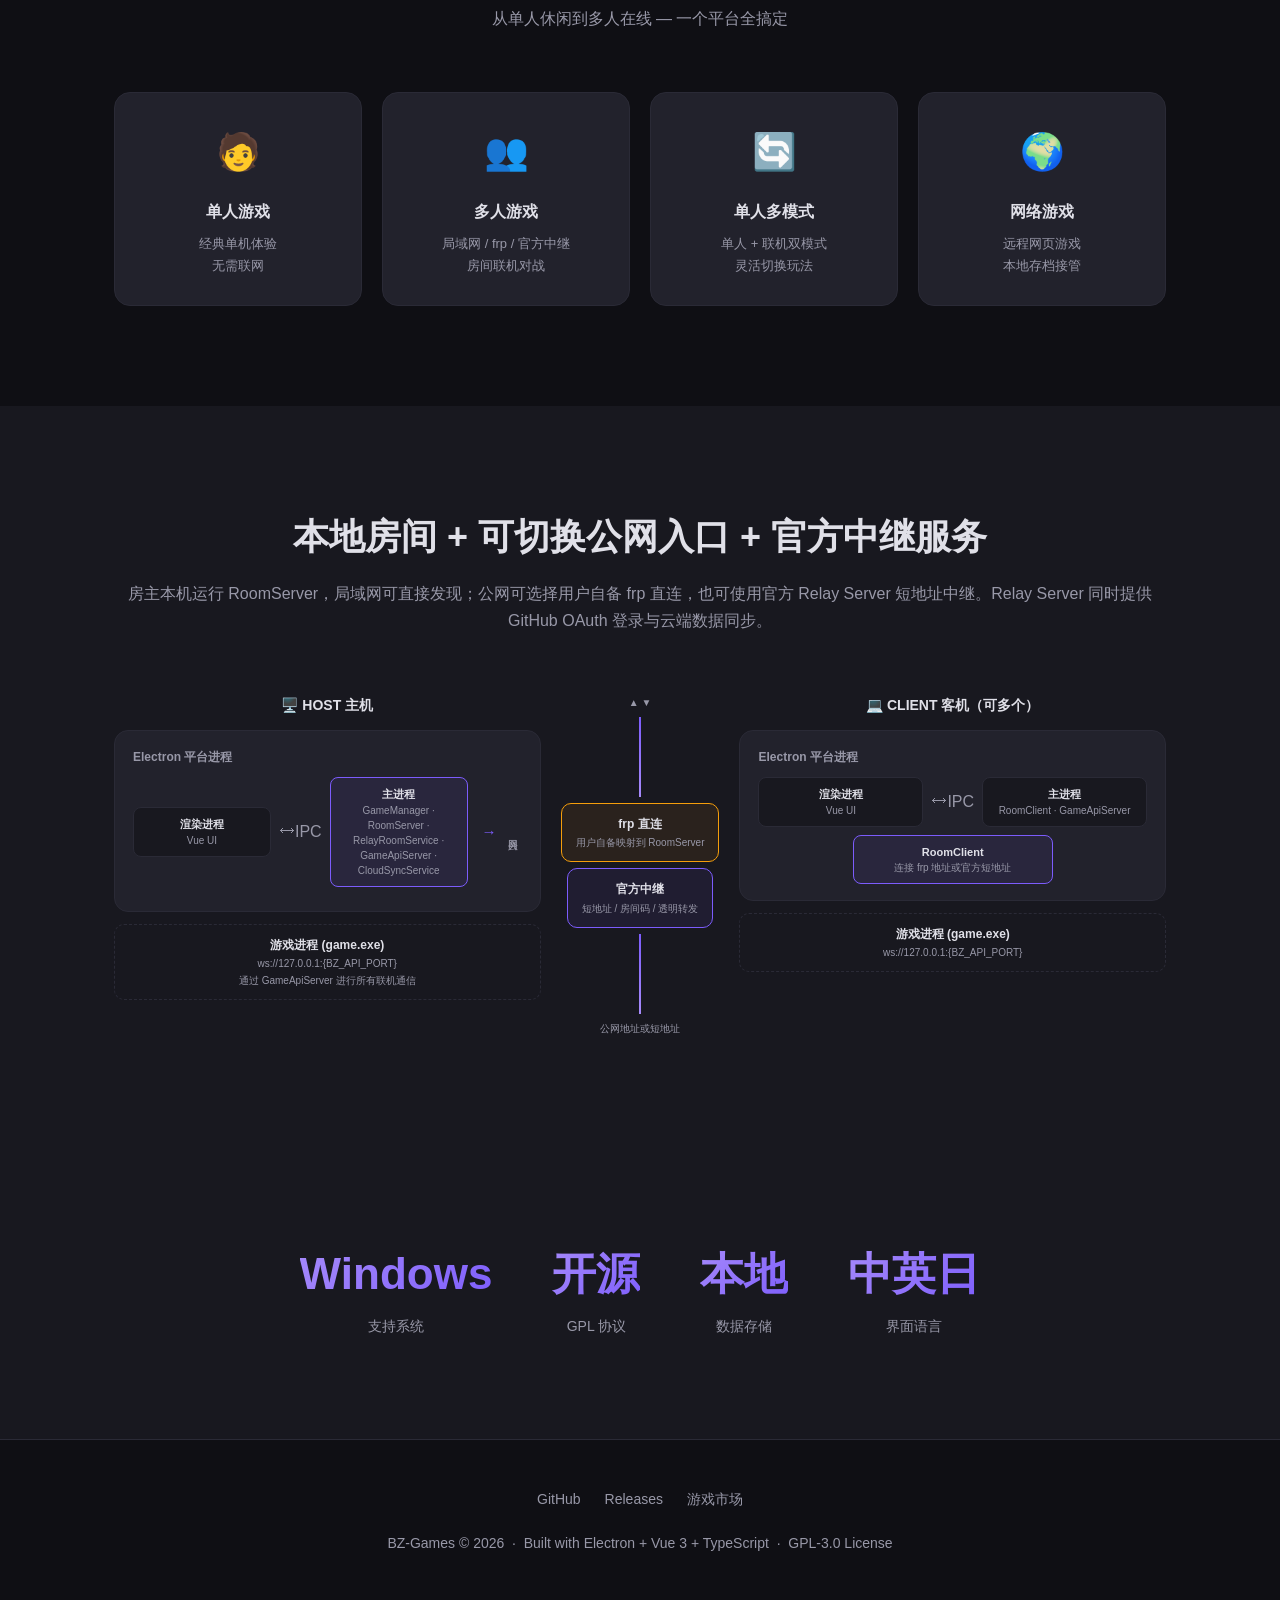
==== commit dc53c3f8: "宣传文案追加 GitHub 登录与云端同步能力 - 架构图主进程模块新增 CloudSyncService - hero 描述补充 GitHub 登录与云端数据同步 - 架构说明补充 Relay Se" ====
--- a/index.html
+++ b/index.html
@@ -158,7 +158,7 @@
             <div class="arch-arrow-h">⟷ IPC</div>
             <div class="arch-module highlight">
               <span data-i18n="arch.main_process">主进程</span>
-              <div class="sub">GameManager · RoomServer · RelayRoomService · GameApiServer</div>
+              <div class="sub">GameManager · RoomServer · RelayRoomService · GameApiServer · CloudSyncService</div>
             </div>
             <div class="arch-arrow-out">→</div>
             <div style="font-size: 10px; color: var(--text2); writing-mode: vertical-rl;" data-i18n="arch.public_entry">公网入口</div>
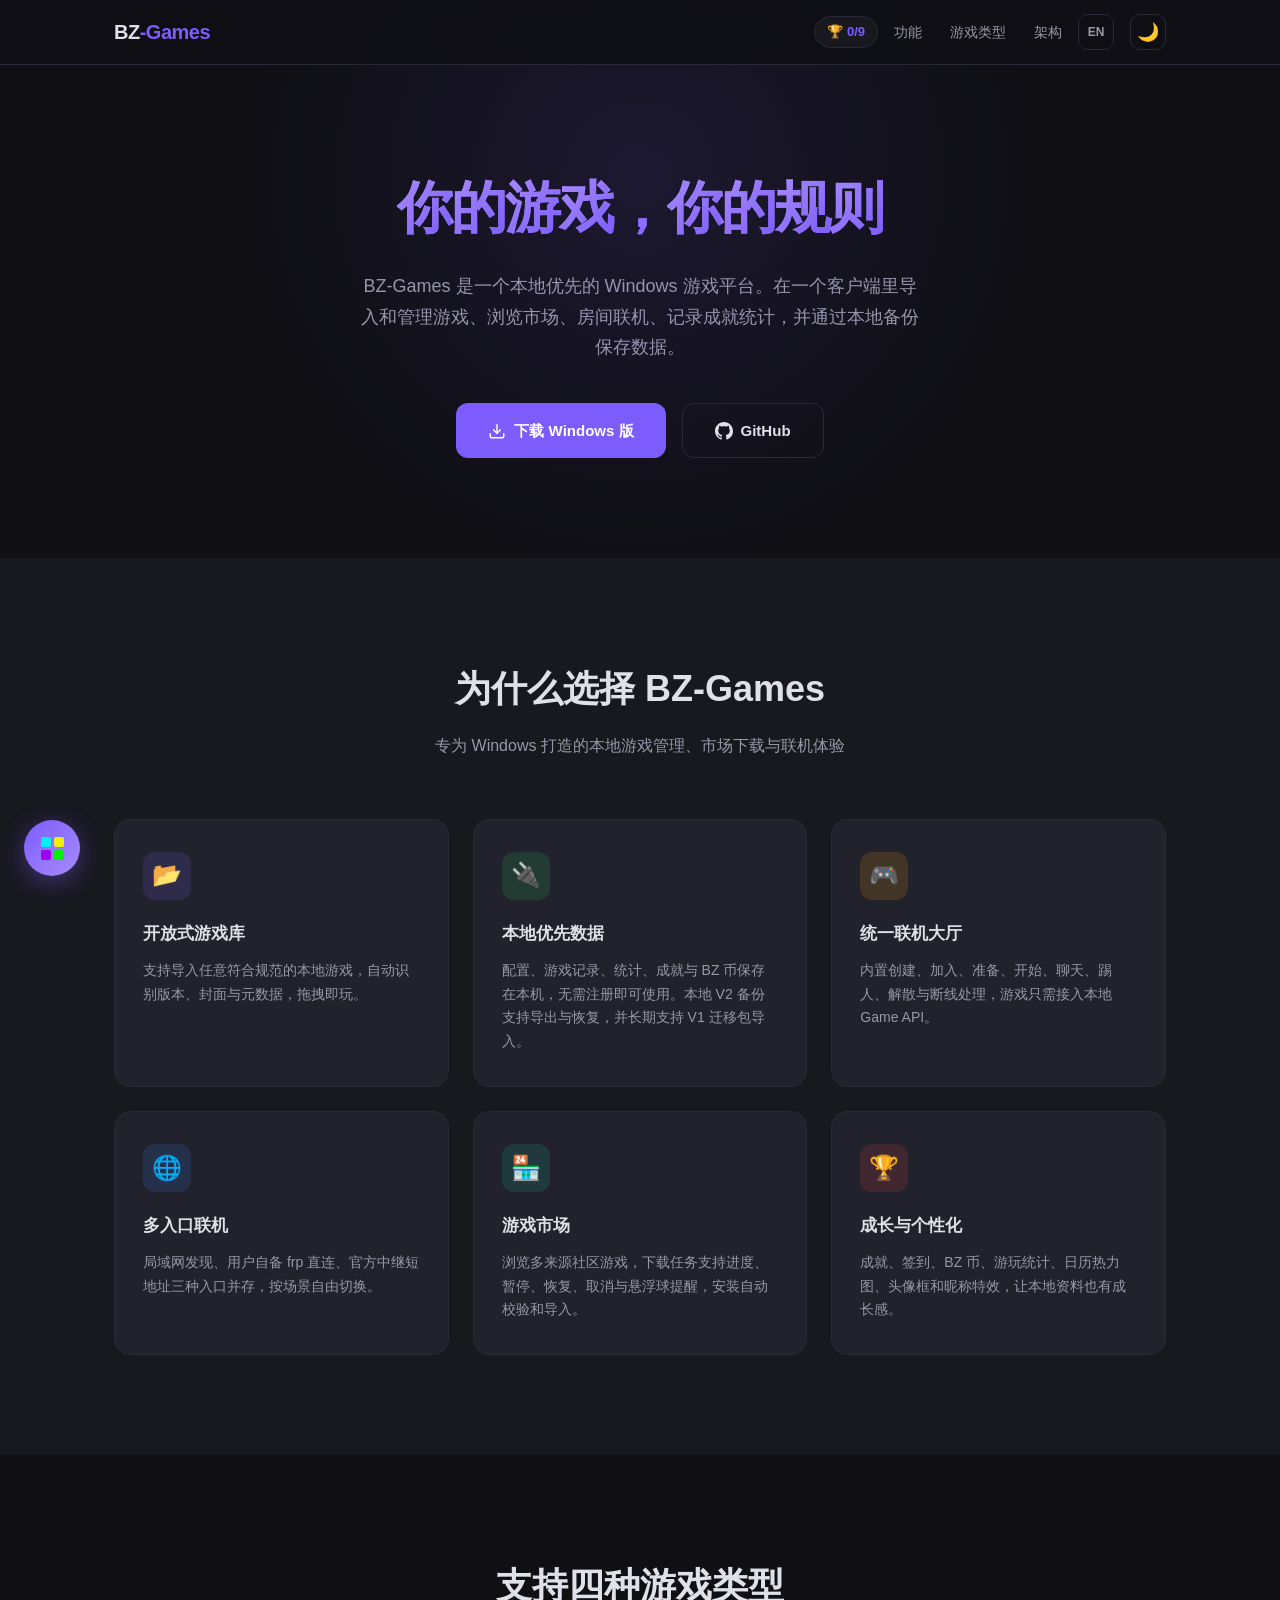
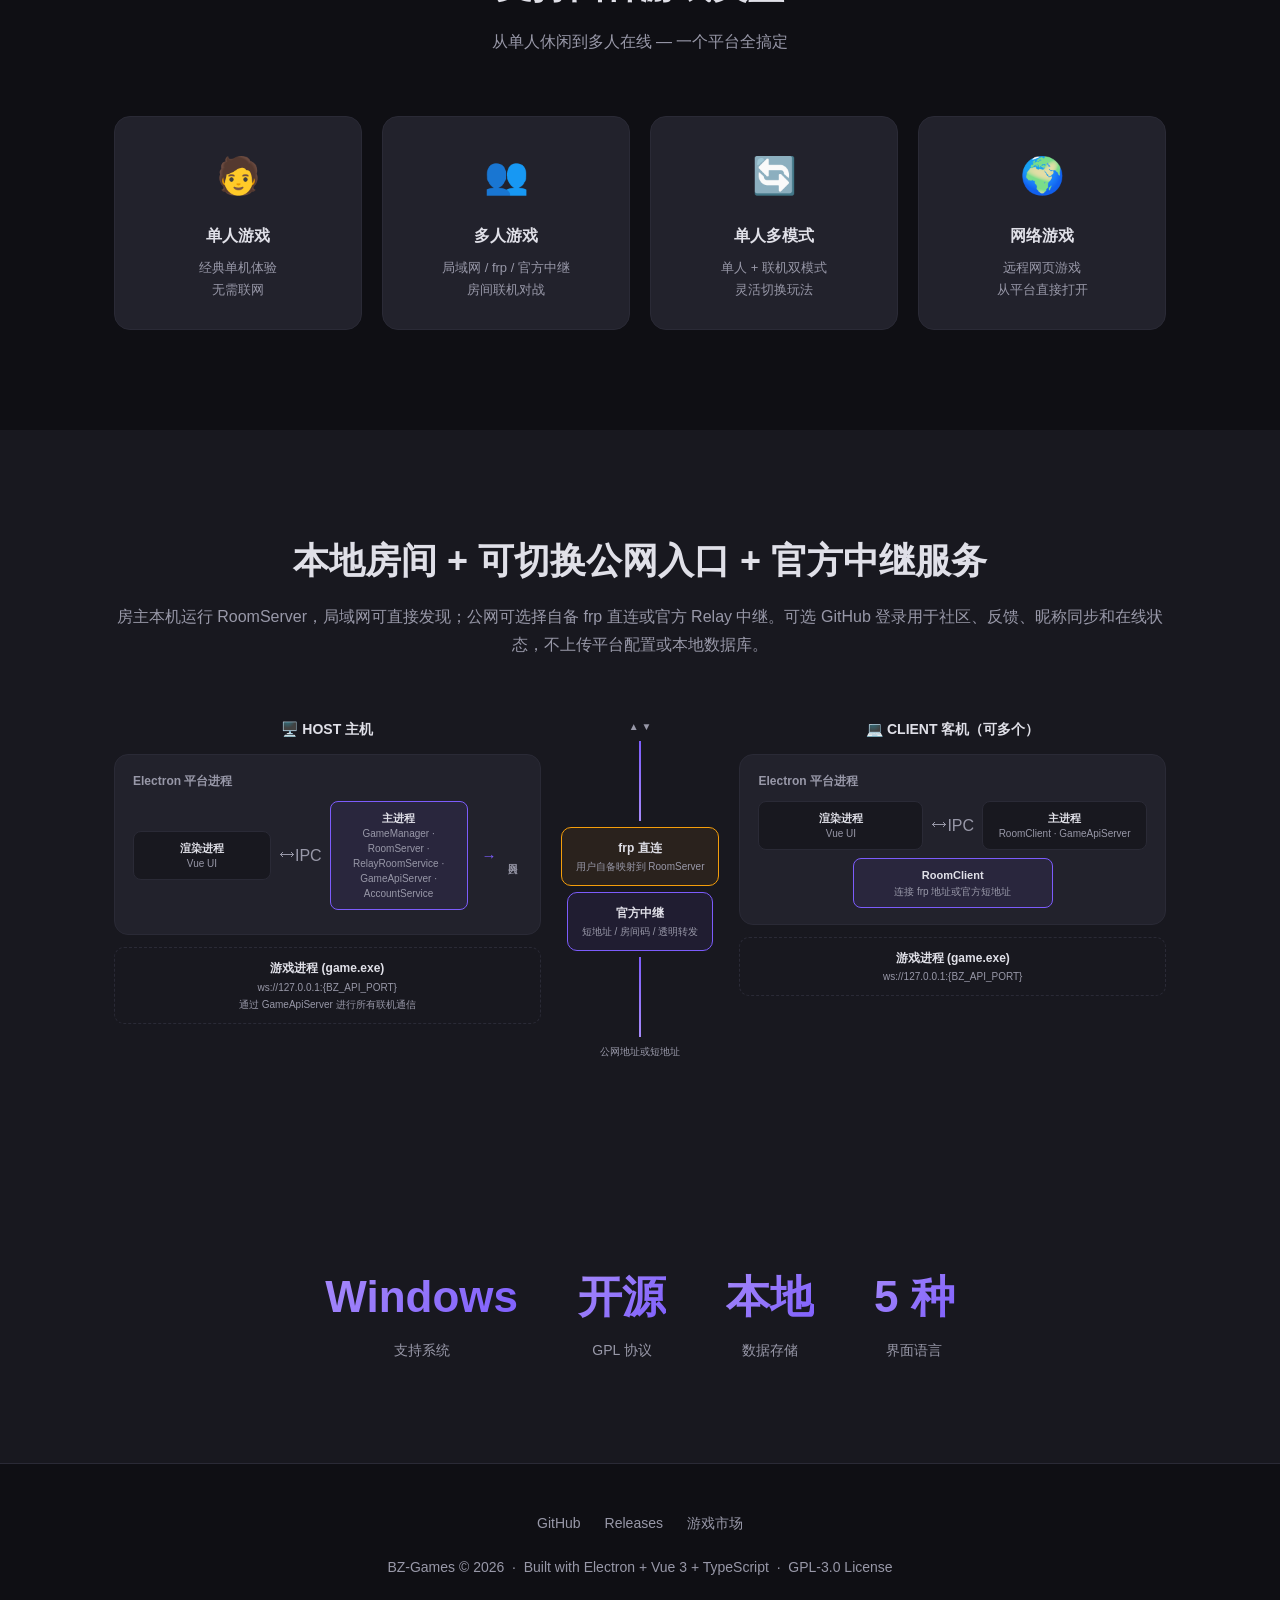
==== commit f62c04ae: "对齐 v4.0.1 功能说明并修复窄屏与 404 页面 - 同步中英文首页的本地优先、可选 GitHub 账号与 V1/V2 本地备份说明 - 移除平台云同步和远程网页游戏存档接管的过时宣传，架构图改" ====
--- a/index.html
+++ b/index.html
@@ -46,13 +46,13 @@
 <header class="hero">
   <div class="container">
     <h1><span data-i18n="hero.title1">你的游戏，</span><span data-i18n="hero.title2">你的规则</span></h1>
-    <p data-i18n="hero.desc">BZ-Games 是一个本地优先的 Windows 游戏平台。导入、管理、市场下载、房间联机、成就统计与个性化资料都在一个客户端里完成。</p>
+    <p data-i18n="hero.desc">BZ-Games 是一个本地优先的 Windows 游戏平台。在一个客户端里导入和管理游戏、浏览市场、房间联机、记录成就统计，并通过本地备份保存数据。</p>
     <div class="hero-buttons">
-      <a class="btn btn-primary" href="https://github.com/baozha2023/bz-games/releases/download/v2.3.2/BZ-Games-Setup-2.3.2.exe" target="_blank">
+      <a class="btn btn-primary" href="http://official.bzgames.top/api/v1/releases/latest/download">
         <svg width="18" height="18" viewBox="0 0 24 24" fill="none" stroke="currentColor" stroke-width="2"><path d="M21 15v4a2 2 0 01-2 2H5a2 2 0 01-2-2v-4"/><polyline points="7 10 12 15 17 10"/><line x1="12" y1="15" x2="12" y2="3"/></svg>
         <span data-i18n="hero.download">下载 Windows 版</span>
       </a>
-      <a class="btn btn-outline" href="https://github.com/baozha2023/bz-games" target="_blank">
+      <a class="btn btn-outline" href="https://github.com/baozha2023/bz-games" target="_blank" rel="noopener noreferrer">
         <svg width="18" height="18" viewBox="0 0 24 24" fill="currentColor"><path d="M12 0C5.37 0 0 5.37 0 12c0 5.31 3.435 9.795 8.205 11.385.6.105.825-.255.825-.57 0-.285-.015-1.23-.015-2.235-3.015.555-3.795-.735-4.035-1.41-.135-.345-.72-1.41-1.23-1.695-.42-.225-1.02-.78-.015-.795.945-.015 1.62.87 1.845 1.23 1.08 1.815 2.805 1.305 3.495.99.105-.78.42-1.305.765-1.605-2.67-.3-5.46-1.335-5.46-5.925 0-1.305.465-2.385 1.23-3.225-.12-.3-.54-1.53.12-3.18 0 0 1.005-.315 3.3 1.23.96-.27 1.98-.405 3-.405s2.04.135 3 .405c2.295-1.56 3.3-1.23 3.3-1.23.66 1.65.24 2.88.12 3.18.765.84 1.23 1.905 1.23 3.225 0 4.605-2.805 5.625-5.475 5.925.435.375.81 1.095.81 2.22 0 1.605-.015 2.895-.015 3.3 0 .315.225.69.825.57A12.02 12.02 0 0024 12c0-6.63-5.37-12-12-12z"/></svg>
         GitHub
       </a>
@@ -77,7 +77,7 @@
       <div class="feature-card">
         <div class="feature-icon fi-green">🔌</div>
         <h3 data-i18n="features.card2.title">本地优先数据</h3>
-        <p data-i18n="features.card2.desc">配置、游戏记录、统计、成就与 BZ 币都优先存储在本机，配置文件加密保存，无需注册云端账号。</p>
+        <p data-i18n="features.card2.desc">配置、游戏记录、统计、成就与 BZ 币保存在本机，无需注册即可使用。本地 V2 备份支持导出与恢复，并长期支持 V1 迁移包导入。</p>
       </div>
 
       <div class="feature-card">
@@ -134,7 +134,7 @@
       <div class="type-card">
         <div class="icon">🌍</div>
         <h3 data-i18n="games.web.title">网络游戏</h3>
-        <p data-i18n-html="games.web.desc">远程网页游戏<br>本地存档接管</p>
+        <p data-i18n-html="games.web.desc">远程网页游戏<br>从平台直接打开</p>
       </div>
 
     </div>
@@ -145,7 +145,7 @@
   <div class="container">
     <div class="section-header">
       <h2 data-i18n="arch.title">本地房间 + 可切换公网入口</h2>
-      <p data-i18n="arch.subtitle">房主本机运行 RoomServer，局域网可直接发现；公网可选择用户自备 frp 直连，也可使用官方 Relay Server 短地址中继。</p>
+      <p data-i18n="arch.subtitle">房主本机运行 RoomServer，局域网可直接发现；公网可选择自备 frp 直连或官方 Relay 中继。可选 GitHub 登录用于社区、反馈、昵称同步和在线状态，不上传平台配置或本地数据库。</p>
     </div>
     <div class="arch-wrapper">
 
@@ -158,7 +158,7 @@
             <div class="arch-arrow-h">⟷ IPC</div>
             <div class="arch-module highlight">
               <span data-i18n="arch.main_process">主进程</span>
-              <div class="sub">GameManager · RoomServer · RelayRoomService · GameApiServer · CloudSyncService</div>
+              <div class="sub">GameManager · RoomServer · RelayRoomService · GameApiServer · AccountService</div>
             </div>
             <div class="arch-arrow-out">→</div>
             <div style="font-size: 10px; color: var(--text2); writing-mode: vertical-rl;" data-i18n="arch.public_entry">公网入口</div>
@@ -231,7 +231,7 @@
         <div class="stat-label" data-i18n="stats.storage">数据存储</div>
       </div>
       <div class="stat-item">
-        <div class="stat-num" data-i18n="stats.multi_val">中英日</div>
+        <div class="stat-num" data-i18n="stats.multi_val">5 种</div>
         <div class="stat-label" data-i18n="stats.multilang">界面语言</div>
       </div>
     </div>
@@ -241,9 +241,9 @@
 <footer>
   <div class="container">
     <div class="footer-links">
-      <a href="https://github.com/baozha2023/bz-games" target="_blank">GitHub</a>
-      <a href="https://github.com/baozha2023/bz-games/releases" target="_blank">Releases</a>
-      <a href="https://github.com/baozha2023/bz-games-market" target="_blank" data-i18n="footer.market">游戏市场</a>
+      <a href="https://github.com/baozha2023/bz-games" target="_blank" rel="noopener noreferrer">GitHub</a>
+      <a href="https://github.com/baozha2023/bz-games/releases" target="_blank" rel="noopener noreferrer">Releases</a>
+      <a href="https://github.com/baozha2023/bz-games-market" target="_blank" rel="noopener noreferrer" data-i18n="footer.market">游戏市场</a>
     </div>
     <p>BZ-Games &copy; 2026 &nbsp;·&nbsp; Built with Electron + Vue 3 + TypeScript &nbsp;·&nbsp; GPL-3.0 License</p>
   </div>
--- a/css/responsive.css
+++ b/css/responsive.css
@@ -26,6 +26,8 @@
 
   .arch-connector {
     flex-direction: row;
+    flex-wrap: wrap;
+    max-width: 100%;
     min-width: auto;
     gap: 10px;
   }
